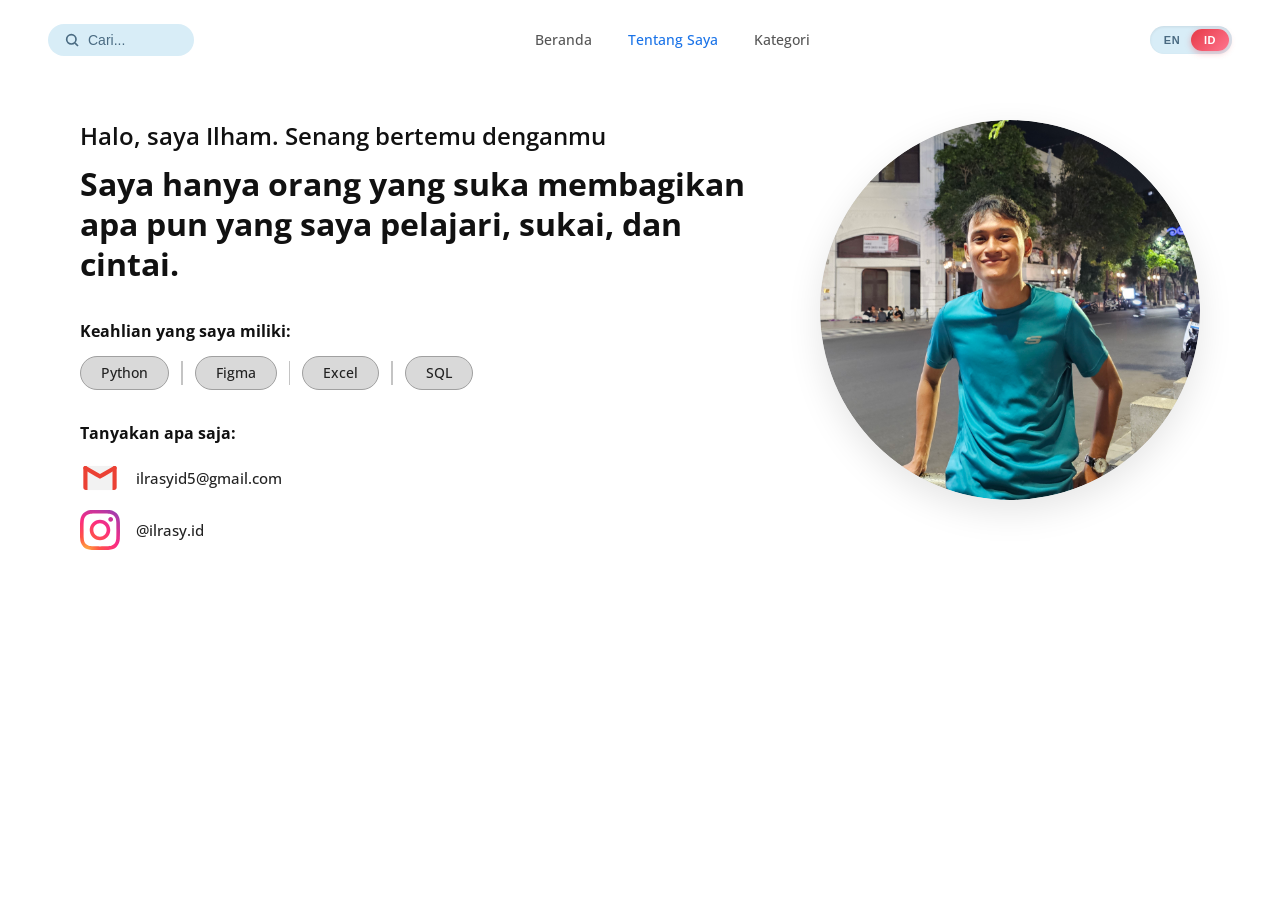
==== aboutme.html @ 39fb6009 "Pembuatan halaman About me tahap pertama" ====
<!DOCTYPE html>
<html lang="en">

<head>
    <meta charset="utf-8">
    <meta name="viewport" content="width=device-width, initial-scale=1.0">
    <title>Tentang Saya - Ilham's Website</title>

    <!-- 1. Google Font: Open Sans (Ketentuan 1) -->
    <link rel="preconnect" href="https://fonts.googleapis.com">
    <link rel="preconnect" href="https://fonts.gstatic.com" crossorigin>
    <link href="https://fonts.googleapis.com/css2?family=Open+Sans:ital,wght@0,400;0,500;0,600;0,700;1,400&display=swap"
        rel="stylesheet">

    <!-- Stylesheet khusus about me -->
    <link rel="stylesheet" href="aboutme.css">

    <!-- Script logika dinamis navbar & interaksi -->
    <script src="aboutme.js" defer></script>
</head>

<body>

    <!-- ================= NAVBAR (PERSIS SESUAI PROYEK) ================= -->
    <header class="navbar">
        <form class="search-pill" id="searchForm">
            <button type="submit" class="search-btn" aria-label="Cari">
                <svg class="search-icon" viewBox="0 0 24 24" width="16" height="16" fill="none" stroke="currentColor"
                    stroke-width="2.5">
                    <circle cx="11" cy="11" r="7"></circle>
                    <line x1="21" y1="21" x2="16.65" y2="16.65"></line>
                </svg>
            </button>
            <input type="text" id="searchInput" name="q" placeholder="Cari..."
                data-lang-placeholder="search_placeholder" autocomplete="off">
        </form>

        <nav class="nav-links">
            <a href="index.html" data-lang-key="nav_home">Beranda</a>
            <a href="aboutme.html" class="active" data-lang-key="nav_about">Tentang Saya</a>
            <a href="category.html" data-lang-key="nav_category">Kategori</a>
        </nav>

        <!-- Tombol Pengalih Bahasa -->
        <div class="lang-pill id-active" id="langToggle">
            <div class="lang-slider"></div>
            <button type="button" class="lang-btn" data-lang="en">EN</button>
            <button type="button" class="lang-btn active" data-lang="id">ID</button>
        </div>
    </header>

    <section class="hero-intro">
        <!-- Kolom Kiri: Teks & Keterangan -->
        <div class="intro-left">
            <div class="hero-text">
                <p class="hero-greeting" data-lang-key="hero_greeting">Hi, I'm Ilham. Nice to meet you</p>
                <h1 class="hero-title" data-lang-key="hero_title">I'm a guy who likes to share anything i learn, i like, and i love.</h1>
            </div>

            <!-- Bagian Skills -->
            <div class="skills-section">
                <p class="section-label" data-lang-key="skills_label">Skills i have:</p>
                <div class="skills-container">
                    <span class="skill-pill">Python</span>
                    <span class="skill-divider"></span>
                    <span class="skill-pill">Figma</span>
                    <span class="skill-divider"></span>
                    <span class="skill-pill">Excel</span>
                    <span class="skill-divider"></span>
                    <span class="skill-pill">SQL</span>
                </div>
            </div>

            <!-- Bagian Kontak -->
            <div class="contact-section">
                <p class="section-label" data-lang-key="contact_label">Ask me anything:</p>
                <div class="gmail">
                    <img src="Icons/Gmail Icon.svg" alt="Gmail">
                    <p>ilrasyid5@gmail.com</p>
                </div>
                <div class="insta">
                    <img src="Icons/Insta icon.svg" alt="Instagram">
                    <p>@ilrasy.id</p>
                </div>
                <!-- Item kontak -->
            </div>
        </div>

        <!-- Kolom Kanan: Lingkaran Profil -->
        <div class="intro-right">
            <div class="profile-circle">
                <img src="Images/20260729_001256.jpg" alt="Profile" id="profileImg">
            </div>
        </div>
    </section>
</body>

</html>
---- aboutme.css ----
:root {
    /* Font Family Utama */
    --font-family: 'Open Sans', -apple-system, BlinkMacSystemFont, sans-serif;

    /* Font Weights */
    --fw-regular: 400;   --fw-medium: 500;   --fw-semibold: 600;  --fw-bold: 700;

    /* Single Styles (Label, Tag, Caption) */
    --fs-label: 12px;   --lh-label: 16px;

    --fs-tag: 10px;     --lh-tag: 12px;

    --fs-caption: 10px; --lh-caption: 14px;

    /* Display (Ukuran 32px / Baris 40px) */
    --fs-display: 32px; --lh-display: 40px;

    /* H1 (Ukuran 24px / Baris 32px) */
    --fs-h1: 24px;      --lh-h1: 32px;

    /* H2 (Ukuran 18px / Baris 26px) */
    --fs-h2: 18px;      --lh-h2: 26px;

    /* H3 (Ukuran 15px / Baris 22px) */
    --fs-h3: 15px;      --lh-h3: 22px;

    /* Body Large (Ukuran 14px / Baris 22px) */
    --fs-body-large: 14px;  --lh-body-large: 22px;

    /* Body Default (Ukuran 13px / Baris 20px) */
    --fs-body-default: 13px; --lh-body-default: 20px;

    /* Body Small (Ukuran 12px / Baris 18px) */
    --fs-body-small: 12px;  --lh-body-small: 18px;
}


* {
    margin: 0;
    padding: 0;
    box-sizing: border-box;
}

body {
    font-family: var(--font-family);
    color: #222;
    background-color: #ffffff;
    line-height: 1.4;
    -webkit-font-smoothing: antialiased;
}

/* Transisi teks saat bahasa diganti */
[data-lang-key] {
    transition: opacity 0.2s ease-in-out;
}

/* =========================================
   2. NAVBAR & LANGUAGE TOGGLE
   (Seragam dengan index.html & home.css)
   ========================================= */
.navbar {
    display: flex;
    justify-content: space-between;
    align-items: center;
    padding: 24px 48px;
    max-width: 1400px;
    margin: 0 auto;
}

.search-pill {
    display: flex;
    align-items: center;
    background-color: #d8edf7;
    padding: 8px 16px;
    border-radius: 25px;
    gap: 8px;
    transition: box-shadow 0.2s ease;
}

.search-pill:focus-within {
    box-shadow: 0 0 0 2px rgba(26, 115, 232, 0.3);
}

.search-pill input {
    border: none;
    background: transparent;
    outline: none;
    font-size: 14px;
    color: #4a6b82;
    width: 90px;
    transition: width 0.3s ease;
}

.search-pill input:focus {
    width: 140px;
}

.search-pill input::placeholder {
    color: #4a6b82;
}

.search-icon {
    color: #4a6b82;
}

.search-btn {
    background: none;
    border: none;
    padding: 0;
    margin: 0;
    cursor: pointer;
    display: flex;
    align-items: center;
    color: #4a6b82;
}

.nav-links {
    display: flex;
    gap: 36px;
}

.nav-links a {
    text-decoration: none;
    font-size: 14px;
    font-weight: 500;
    color: #555;
    transition: color 0.2s;
}

.nav-links a.active,
.nav-links a:hover {
    color: #1a73e8;
}

/* =========================================
   PENGALIH BAHASA RINGKAS (EN / ID)
   ========================================= */
.lang-pill {
    position: relative;
    display: inline-flex;
    align-items: center;
    background-color: #d8edf7;
    padding: 3px;
    border-radius: 20px;
    user-select: none;
    cursor: pointer;
    box-shadow: inset 0 1px 3px rgba(0, 0, 0, 0.08);
}

.lang-slider {
    position: absolute;
    top: 3px;
    left: 3px;
    width: calc(50% - 3px);
    height: calc(100% - 6px);
    border-radius: 16px;
    background: linear-gradient(135deg, #1a73e8 0%, #00b4d8 100%);
    box-shadow: 0 2px 6px rgba(26, 115, 232, 0.35);
    transition: transform 0.35s cubic-bezier(0.4, 0, 0.2, 1), background 0.35s ease;
    z-index: 1;
}

.lang-btn {
    position: relative;
    z-index: 2;
    background: transparent;
    border: none;
    outline: none;
    cursor: pointer;
    display: flex;
    align-items: center;
    justify-content: center;
    min-width: 38px;
    padding: 5px 0;
    font-size: 11px;
    font-weight: 700;
    letter-spacing: 0.5px;
    color: #4a6b82;
    transition: color 0.3s ease;
}

.lang-btn.active {
    color: #ffffff;
}

.lang-pill.id-active .lang-slider {
    transform: translateX(100%);
    background: linear-gradient(135deg, #e63946 0%, #ff758f 100%);
    box-shadow: 0 2px 6px rgba(230, 57, 70, 0.35);
}

/* Container Utama: Membagi 2 Kolom Sejajar */
.hero-intro {
    display: flex;
    align-items: flex-start; /* Sejajarkan batas atas lingkaran dengan batas atas hero intro */
    justify-content: space-between;
    gap: 60px;
    max-width: 1200px;
    margin: 40px auto;
    padding: 0 40px;
}

/* Kolom Kiri */
.intro-left {
    flex: 1;
}

.hero-text p {
    font-family: var(--font-family);
    font-size: var(--fs-h1);
    line-height: var(--lh-h1);
    font-weight: var(--fw-semibold);
    color: #111111;
    margin-bottom: 12px;
}

.hero-text h1 {
    font-family: var(--font-family);
    font-size: var(--fs-display);
    line-height: var(--lh-display);
    font-weight: var(--fw-bold);
    color: #111111;
}

/* Bagian Skills */
.skills-section {
    margin-top: 36px;
}

.section-label {
    font-size: 16px;
    font-weight: 700;
    color: #111111;
    margin-bottom: 14px;
}

.skills-container {
    display: flex;
    align-items: center;
    gap: 12px;
}

.skill-pill {
    background-color: #d9d9d9;
    border: 1.5px solid #a0a0a0;
    border-radius: 20px;
    padding: 6px 20px;
    font-size: 14px;
    font-weight: 500;
    color: #222222;
}

.skill-divider {
    width: 1.5px;
    height: 24px;
    background-color: #c4c4c4;
}

/* Bagian Kontak */
.contact-section {
    margin-top: 32px;
}

.gmail,
.insta {
    display: flex;
    align-items: center;
    gap: 16px; /* Spacing 16px antara gambar dan tulisan */
    margin-bottom: 12px;
}

.gmail img,
.insta img {
    width: 40px;  /* Lebar icon 40px */
    height: 40px; /* Tinggi icon 40px */
    object-fit: contain;
    flex-shrink: 0;
}

.gmail p,
.insta p {
    font-size: 15px;
    font-weight: 500;
    color: #222222;
}

/* Kolom Kanan */
.intro-right {
    flex-shrink: 0;
    display: flex;
    justify-content: center;
    align-items: flex-start;
}

/* Elemen Lingkaran Profil */
.profile-circle {
    width: 380px;
    height: 380px;
    aspect-ratio: 1 / 1;
    flex-shrink: 0;
    background-color: #e0e0e0;
    border-radius: 50%;
    overflow: hidden;
    display: flex;
    justify-content: center;
    align-items: center;
    box-shadow: 0 12px 35px rgba(0, 0, 0, 0.1);
    position: relative;
}

/* Gambar di dalam Lingkaran */
.profile-circle img {
    width: 100%;
    height: 100%;
    display: block;
    object-fit: cover;
    object-position: center 65%; /* Fokus ke wajah subjek */
    border-radius: 50%;
}

/* Responsif untuk Layar Tablet & Mobile */
@media (max-width: 900px) {
    .hero-intro {
        flex-direction: column-reverse;
        gap: 32px;
        margin: 24px auto;
        padding: 0 24px;
        text-align: center;
    }

    .profile-circle {
        width: 260px;
        height: 260px;
    }

    .skills-container {
        justify-content: center;
    }
}
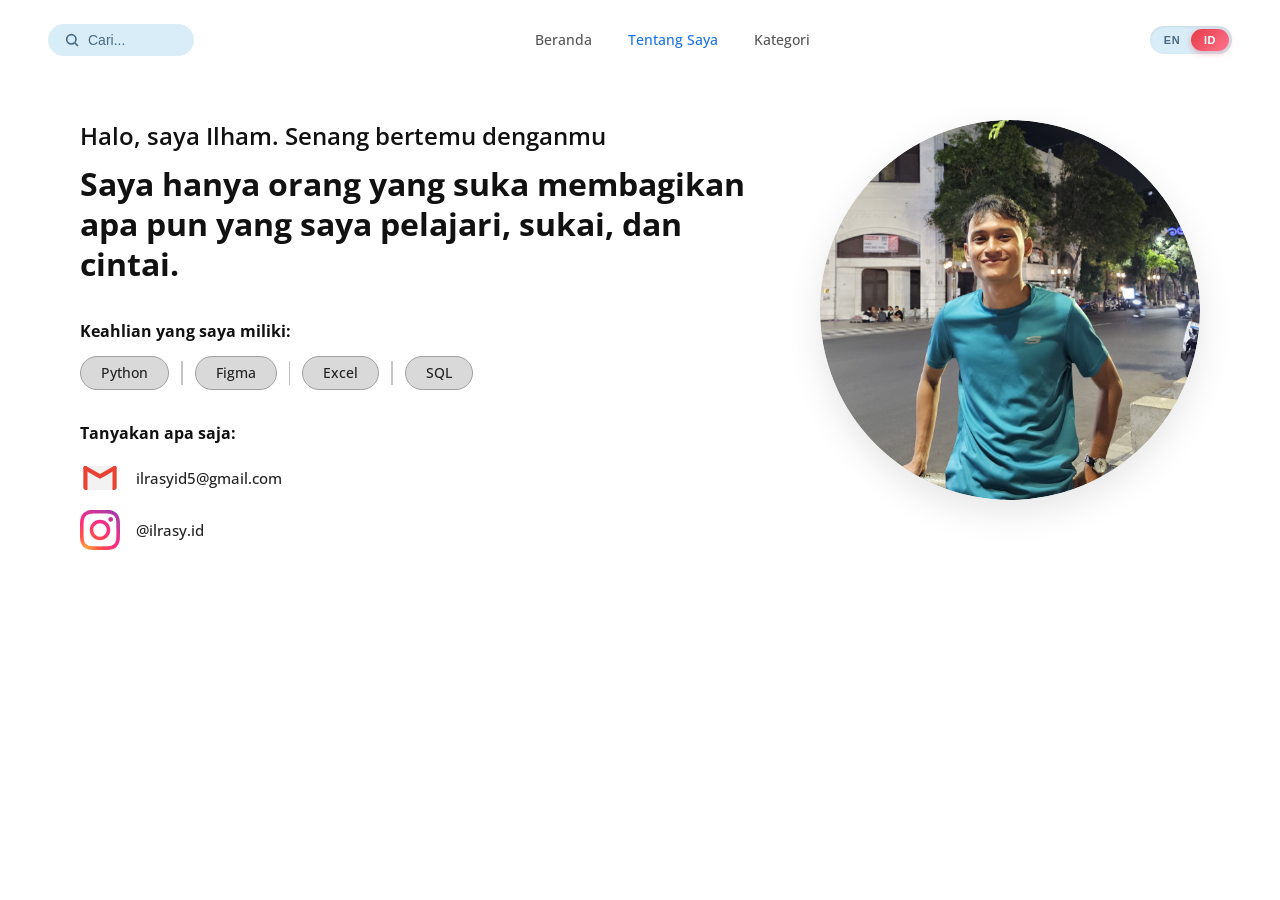
==== commit 033e44d7: "Ubah gambar profil menjadi terkompres" ====
--- a/aboutme.html
+++ b/aboutme.html
@@ -89,7 +89,7 @@
         <!-- Kolom Kanan: Lingkaran Profil -->
         <div class="intro-right">
             <div class="profile-circle">
-                <img src="Images/20260729_001256.jpg" alt="Profile" id="profileImg">
+                <img src="Images/20260729_001256-compressed.jpg" alt="Profile" id="profileImg">
             </div>
         </div>
     </section>
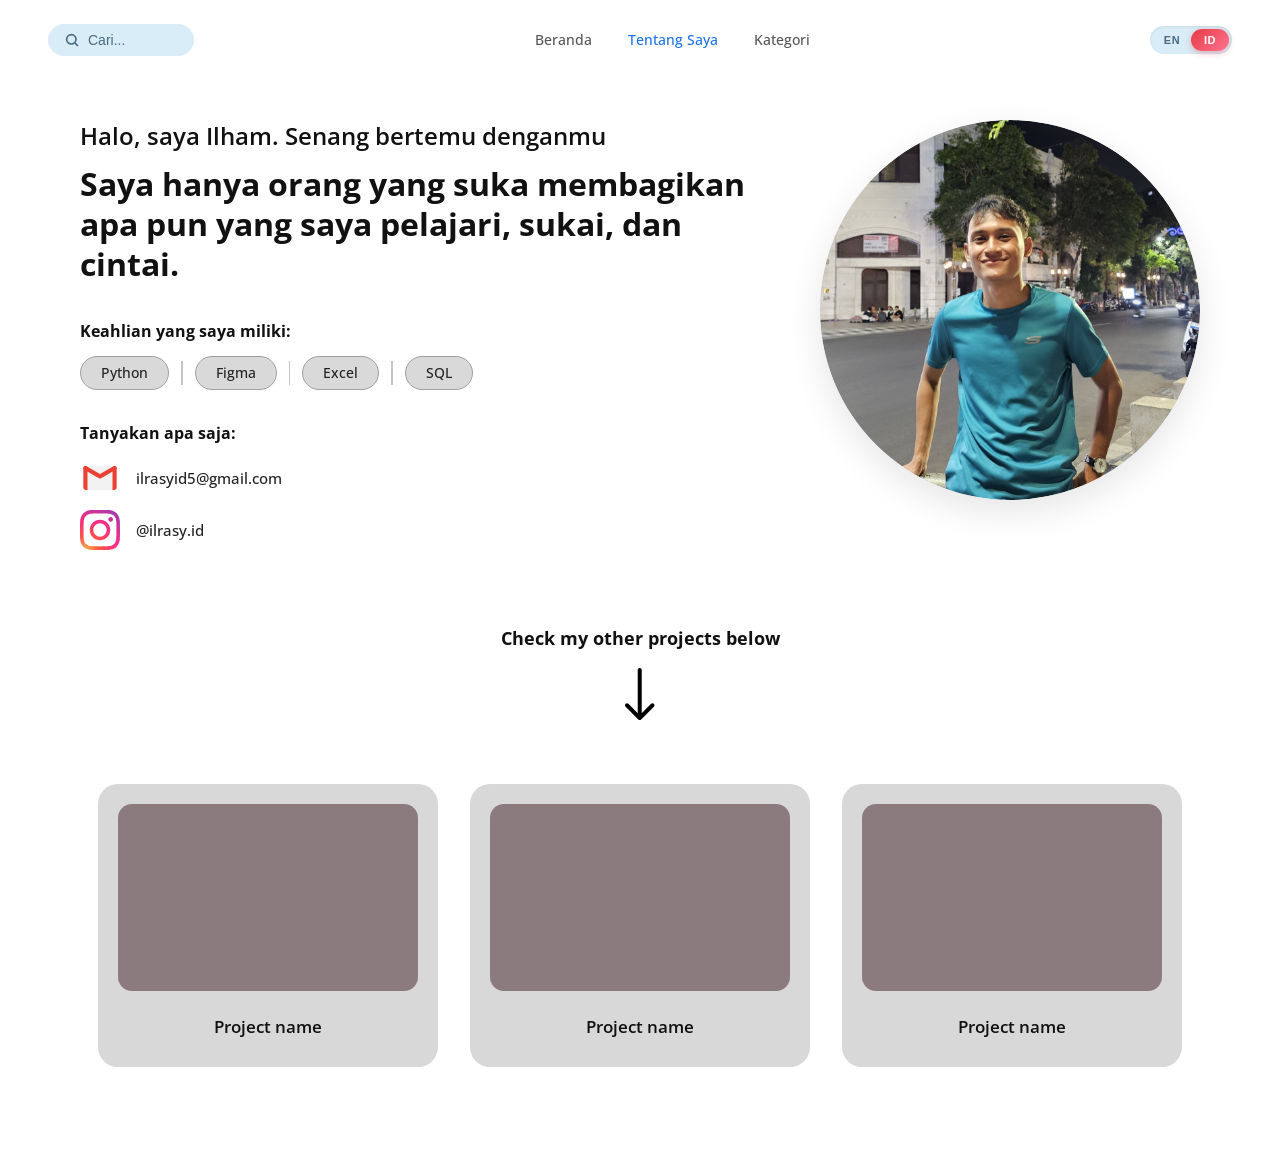
==== commit ade52ab8: "Penambahan check my other projects card (wireframe)" ====
--- a/aboutme.html
+++ b/aboutme.html
@@ -93,6 +93,29 @@
             </div>
         </div>
     </section>
+
+    <!-- Bagian Projects -->
+    <section class="projects-section projects">
+        <div class="project-arrow">
+            <p class="projects-title" data-lang-key="projects_heading">Check my other projects below</p>
+            <img src="Icons/project arrow.svg" alt="Project Arrow" id="projectArrow">
+        </div>
+
+        <div class="projects-container">
+            <div class="project-card project1">
+                <div class="project-thumbnail"></div>
+                <p class="project-name">Project name</p>
+            </div>
+            <div class="project-card project2">
+                <div class="project-thumbnail"></div>
+                <p class="project-name">Project name</p>
+            </div>
+            <div class="project-card project3">
+                <div class="project-thumbnail"></div>
+                <p class="project-name">Project name</p>
+            </div>
+        </div>
+    </section>
 </body>
 
 </html>
--- a/aboutme.css
+++ b/aboutme.css
@@ -196,7 +196,7 @@
     justify-content: space-between;
     gap: 60px;
     max-width: 1200px;
-    margin: 40px auto;
+    margin: 40px auto 0 auto;
     padding: 0 40px;
 }
 
@@ -318,12 +318,100 @@
     border-radius: 50%;
 }
 
+/* =========================================
+   3. SECTION PROJECTS & AUTO LAYOUT CARDS
+   ========================================= */
+.projects-section,
+.projects {
+    max-width: 1200px;
+    margin: 64px auto 96px auto; /* 64px di bawah garis konten intro */
+    padding: 0 40px;
+    display: flex;
+    flex-direction: column;
+    align-items: center;
+}
+
+/* Header Teks & Icon Panah */
+.project-arrow {
+    display: flex;
+    flex-direction: column;
+    align-items: center;
+    text-align: center;
+}
+
+.projects-title,
+.project-arrow p {
+    font-size: 18px;
+    font-weight: 700;
+    color: #111111;
+    margin-bottom: 16px; /* Jarak 16px setelah tulisan ke arrow */
+    line-height: 1.4;
+}
+
+.project-arrow img,
+#projectArrow {
+    width: 30px;
+    height: 52px;
+    display: block;
+    margin-bottom: 64px; /* Space 64px antara panah dengan card */
+}
+
+/* Auto Layout Cards Container dengan Gap 32px */
+.projects-container {
+    display: flex;
+    justify-content: center;
+    align-items: stretch;
+    gap: 32px; /* Auto layout dengan gap 32px antar card */
+    width: 100%;
+}
+
+/* Style Card: project1, project2, project3 */
+.project-card,
+.project1,
+.project2,
+.project3 {
+    flex: 1;
+    max-width: 340px;
+    min-width: 260px;
+    background-color: #d8d8d8;
+    border-radius: 20px;
+    padding: 20px 20px 28px 20px;
+    display: flex;
+    flex-direction: column;
+    align-items: center;
+    transition: transform 0.25s ease, box-shadow 0.25s ease;
+    cursor: pointer;
+}
+
+.project-card:hover {
+    transform: translateY(-4px);
+    box-shadow: 0 10px 24px rgba(0, 0, 0, 0.08);
+}
+
+/* Placeholder Thumbnail di Bagian Atas Card */
+.project-thumbnail {
+    width: 100%;
+    aspect-ratio: 16 / 10;
+    min-height: 150px;
+    background-color: #8c7b7e;
+    border-radius: 14px;
+}
+
+/* Teks Nama Project */
+.project-name {
+    margin-top: 24px;
+    font-size: 17px;
+    font-weight: 600;
+    color: #111111;
+    text-align: center;
+}
+
 /* Responsif untuk Layar Tablet & Mobile */
 @media (max-width: 900px) {
     .hero-intro {
         flex-direction: column-reverse;
         gap: 32px;
-        margin: 24px auto;
+        margin: 24px auto 0 auto;
         padding: 0 24px;
         text-align: center;
     }
@@ -336,4 +424,23 @@
     .skills-container {
         justify-content: center;
     }
+
+    .projects-section,
+    .projects {
+        margin-top: 48px;
+        padding: 0 24px;
+    }
+
+    .projects-container {
+        flex-wrap: wrap;
+        gap: 24px;
+    }
+
+    .project-card,
+    .project1,
+    .project2,
+    .project3 {
+        max-width: 100%;
+        width: 100%;
+    }
 }
